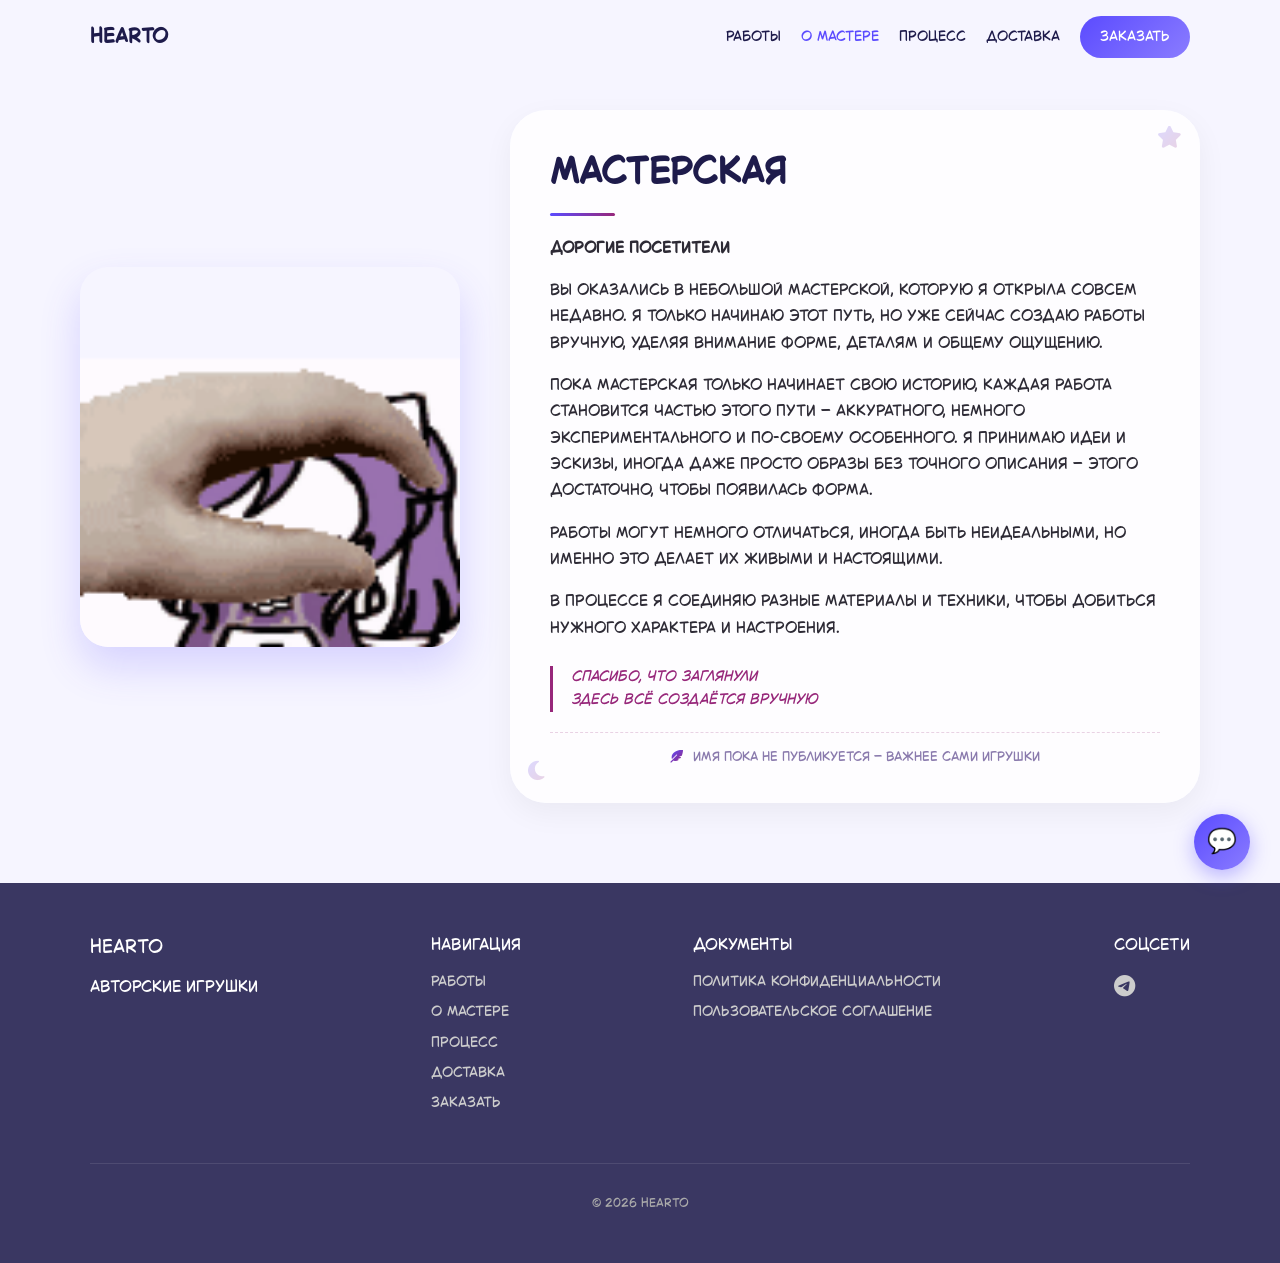
==== about.html @ a7b867e7 "55" ====
<!DOCTYPE html>
<html lang="ru">
<head>
<meta charset="UTF-8">
<meta name="viewport" content="width=device-width, initial-scale=1.0">
<title>О мастере — HEARTO</title>

<link rel="stylesheet" href="style.css">
<link rel="stylesheet" href="https://cdnjs.cloudflare.com/ajax/libs/font-awesome/6.4.0/css/all.min.css">

<style>
/* перья */
.feather {
    position: fixed;
    top: -60px;
    font-size: 20px;
    opacity: 0.3;
    pointer-events: none;
    z-index: 0;
}

.feather img {
    width: 60px;
    height: auto;
    opacity: 0.5;
}

.f1 { left: 8%; animation: fall1 12s linear infinite; }
.f2 { left: 75%; animation: fall2 14s linear infinite; }

@keyframes fall1 {
    0% { transform: translate(0,0) rotate(0); }
    100% { transform: translate(120px,110vh) rotate(260deg); }
}
@keyframes fall2 {
    0% { transform: translate(0,0) rotate(0); }
    100% { transform: translate(-100px,110vh) rotate(320deg); }
}

/* блок */
.about-master {
    padding: 110px 0 80px;
    overflow-x: hidden;
}

.about-container {
    max-width: 1200px;
    margin: auto;
    padding: 0 40px;
    display: flex;
    gap: 50px;
    align-items: center;
    flex-wrap: wrap;
    justify-content: center;
}

/* ГИФКА — УМЕРЕННЫЙ РАЗМЕР, не больше текстового блока */
.about-gif {
    flex: 0.9;
    min-width: 300px;
    max-width: 380px;
    text-align: center;
}

.about-gif img {
    width: 100%;
    max-width: 100%;
    height: auto;
    border-radius: 28px;
    box-shadow: 0 20px 40px rgba(91,75,255,0.2);
    display: block;
    margin: 0 auto;
    transition: transform 0.3s ease;
}

.about-gif img:hover {
    transform: scale(1.02);
}

/* ТЕКСТ — чуть шире гифки */
.about-text {
    flex: 1.1;
    background: rgba(255,255,255,0.82);
    backdrop-filter: blur(4px);
    border-radius: 36px;
    padding: 35px 40px;
    box-shadow: 0 10px 30px rgba(0,0,0,0.05);
    position: relative;
}

/* декор в углах */
.decor {
    position: absolute;
    font-size: 22px;
    opacity: 0.2;
    pointer-events: none;
}

.decor i {
    background: linear-gradient(135deg,#5B4BFF,#97277A);
    -webkit-background-clip: text;
    background-clip: text;
    color: transparent;
}

.d1 { top: 12px; right: 18px; }
.d2 { bottom: 12px; left: 18px; }

/* заголовок */
.about-text h1 {
    font-size: 36px;
    margin-bottom: 20px;
    color: #1E1B4B;
}

.about-text h1::after {
    content:"";
    display:block;
    width: 65px;
    height: 3px;
    margin-top: 10px;
    background: linear-gradient(90deg,#5B4BFF,#97277A);
    border-radius: 2px;
}

/* текст */
.about-text p {
    font-size: 15.5px;
    line-height: 1.7;
    margin-bottom: 16px;
    color: #2d2a35;
}

/* подпись */
.signature {
    margin-top: 24px;
    font-style: italic;
    color: #97277A;
    border-left: 3px solid #97277A;
    padding-left: 18px;
    font-size: 14.5px;
}

/* заметка */
.small-note {
    margin-top: 20px;
    font-size: 13px;
    color: #8a7aad;
    text-align: center;
    border-top: 1px dashed rgba(151,39,122,0.2);
    padding-top: 14px;
}

.small-note i {
    background: linear-gradient(135deg,#5B4BFF,#97277A);
    -webkit-background-clip: text;
    background-clip: text;
    color: transparent;
    margin-right: 6px;
}

/* адаптив */
@media (max-width: 850px) {
    .about-container {
        flex-direction: column;
        gap: 35px;
        padding: 0 25px;
    }
    
    .about-gif {
        max-width: 320px;
        min-width: auto;
    }
    
    .about-text {
        padding: 28px 25px;
        width: 100%;
    }
    
    .about-text h1 {
        text-align: center;
        font-size: 30px;
    }
    
    .about-text h1::after {
        margin-left: auto;
        margin-right: auto;
    }
    
    .about-text p {
        text-align: center;
    }
    
    .signature {
        border-left: none;
        border-top: 2px solid #97277A;
        padding-top: 14px;
        text-align: center;
    }
}

@media (max-width: 550px) {
    .about-container {
        padding: 0 18px;
    }
    
    .about-text {
        padding: 22px 18px;
    }
    
    .about-text h1 {
        font-size: 26px;
    }
    
    .about-text p {
        font-size: 14px;
        line-height: 1.65;
    }
    
    .about-gif {
        max-width: 260px;
    }
}
</style>
</head>

<body>

<!-- перья -->
<div class="feather f1">
    <img src="images/pngwing.com.png" alt="">
</div>

<div class="feather f2">
    <img src="images/pngwing.com.png" alt="">
</div>

<!-- ХЕДЕР -->
<header id="header">
    <div class="container header-inner">
        <div class="logo" onclick="location.href='index.html'">HEARTO</div>
        <button class="burger" id="burgerBtn">☰</button>
        <nav>
            <a href="index.html#portfolio">Работы</a>
            <a href="about.html" style="color:#5B4BFF;">О мастере</a>
            <a href="index.html#process">Процесс</a>
            <a href="delivery.html">Доставка</a>
            <a href="order.html" class="btn">Заказать</a>
        </nav>
    </div>
</header>
<div class="menu-overlay" id="menuOverlay"></div>

<!-- ОСНОВА -->
<section class="about-master">
<div class="about-container">

    <!-- ГИФКА — УМЕРЕННЫЙ РАЗМЕР -->
    <div class="about-gif">
        <img src="images/master.gif" alt="Процесс создания">
    </div>

    <!-- ТЕКСТ -->
    <div class="about-text">

        <div class="decor d1"><i class="fas fa-star"></i></div>
        <div class="decor d2"><i class="fas fa-moon"></i></div>

        <h1>Мастерская </h1>

        <p><strong>Дорогие посетители</strong></p>

        <p>
        Вы оказались в небольшой мастерской, которую я открыла совсем недавно.  
        Я только начинаю этот путь, но уже сейчас создаю работы вручную, уделяя внимание форме, деталям и общему ощущению.
        </p>

        <p>
        Пока мастерская только начинает свою историю, каждая работа становится частью этого пути — аккуратного, немного экспериментального и по-своему особенного.
        Я принимаю идеи и эскизы, иногда даже просто образы без точного описания — этого достаточно, чтобы появилась форма.
        </p>

        <p>
        Работы могут немного отличаться, иногда быть неидеальными, но именно это делает их живыми и настоящими.
        </p>

        <p>
        В процессе я соединяю разные материалы и техники, чтобы добиться нужного характера и настроения.
        </p>

        <div class="signature">
             Спасибо, что заглянули<br>
            Здесь всё создаётся вручную
        </div>

        <div class="small-note">
            <i class="fas fa-feather-alt"></i> Имя пока не публикуется — важнее сами игрушки
        </div>

    </div>

</div>
</section>

<!-- ФУТЕР -->
<footer>
    <div class="container">
        <div class="footer-grid">
            <div>
                <h3>HEARTO</h3>
                <p>Авторские игрушки</p>
            </div>
            <div>
                <h4>Навигация</h4>
                <a href="index.html#portfolio">Работы</a>
                <a href="about.html">О мастере</a>
                <a href="index.html#process">Процесс</a>
                <a href="delivery.html">Доставка</a>
                <a href="order.html">Заказать</a>
            </div>
            <div>
                <h4>Документы</h4>
                <a href="privacy.html">Политика конфиденциальности</a>
                <a href="terms.html">Пользовательское соглашение</a>
            </div>
            <div>
                <h4>Соцсети</h4>
                <div class="social-icons">
                    <a href="#"><i class="fab fa-telegram"></i></a>
                </div>
            </div>
        </div>
        <div class="copyright">
            <p>© 2026 HEARTO</p>
        </div>
    </div>
</footer>

<!-- ПОМОЩНИК -->
<div id="assistantOpen" class="assistant-open">💬</div>
<div id="assistant" class="assistant">
<div id="questions" class="assistant-questions"></div>
<div id="message" class="assistant-text"></div>
<div class="assistant-character">
<img id="characterImg" src="images/talk.jfif" alt="Помощник">
</div>
<button id="assistantClose" class="assistant-close">⭐</button>
</div>

<audio id="typingSound" src="sounds/typing.wav" preload="auto"></audio>
<script src="script.js"></script>

</body>
</html>
---- style.css ----
/* ===== БАЗА ===== */
* {
    margin: 0;
    padding: 0;
    box-sizing: border-box;
}

@font-face {
    font-family: 'MyFont';
    src: url('fonts/BubbleSans-Regular.otf') format('woff2');
    font-weight: normal;
    font-style: normal;
}

body {
    font-family: 'MyFont', sans-serif;
    background: #F6F5FF;
    color: #1E1B4B;
    line-height: 1.6;
}

/* ===== КОНТЕЙНЕР ===== */
.container {
    width: 90%;
    max-width: 1100px;
    margin: auto;
}

/* ===== ХЕДЕР ===== */
header {
    position: fixed;
    width: 100%;
    top: 0;
    padding: 16px 0;
    z-index: 1000;
    transition: 0.3s;
}

header.scrolled {
    background: rgba(246, 245, 255, 0.7);
    backdrop-filter: blur(12px);
}

.header-inner {
    display: flex;
    justify-content: space-between;
    align-items: center;
}

.logo {
    font-weight: 600;
    font-size: 20px;
    cursor: pointer;
}

nav {
    display: flex;
    align-items: center;
    gap: 20px;
}

nav a {
    text-decoration: none;
    color: #1E1B4B;
    font-size: 14px;
    position: relative;
}

nav a:not(.btn)::after {
    content: "";
    position: absolute;
    bottom: -4px;
    left: 0;
    width: 0%;
    height: 2px;
    background: #5B4BFF;
    transition: 0.3s;
}

nav a:not(.btn):hover::after {
    width: 100%;
}

/* ===== HERO ===== */
.hero {
    min-height: 85vh;
    display: flex;
    align-items: center;
    justify-content: center;
    padding: 100px 40px 60px;
    background: #faf7ff;
}

.hero-inner {
    width: 100%;
    max-width: 1600px;
    min-height: 700px;
    border-radius: 30px;
    overflow: hidden;
    position: relative;
    background: url('images/hero.gif') center/cover no-repeat;
}

.hero-inner::before {
    content: "";
    position: absolute;
    inset: 0;
    background: rgba(20, 10, 30, 0.35);
}

.hero-text {
    position: relative;
    z-index: 2;
    padding: 80px 60px;
}

.hero h1 {
    font-size: 42px;
    line-height: 1.2;
    font-weight: 400;
    margin-bottom: 20px;
    color: white;
    text-shadow: 0 8px 30px rgba(0,0,0,0.6);
}

.hero-sub {
    color: rgba(255,255,255,0.85);
    font-size: 16px;
    margin: 16px 0;
    line-height: 1.5;
}

/* ===== КНОПКИ ===== */
.btn {
    background: linear-gradient(135deg, #5B4BFF, #8A7CFF);
    color: white;
    padding: 10px 20px;
    border-radius: 30px;
    text-decoration: none;
    font-size: 14px;
    transition: 0.3s;
}

.btn:hover {
    transform: translateY(-2px);
    box-shadow: 0 8px 20px rgba(91, 75, 255, 0.3);
}

.btn:active {
    transform: scale(0.96);
}

/* ===== СЕКЦИИ ===== */
section {
    padding: 100px 0;
}

h2 {
    font-size: 30px;
    margin-bottom: 30px;
}

h2::after {
    content: "";
    display: block;
    width: 40px;
    height: 3px;
    background: #5B4BFF;
    margin-top: 8px;
}

#process {
    padding: 100px 20px;
    background: #f7f4fb;
    text-align: center;
}

/* УБИРАЕМ ВСЕ ЛИНИИ ПОД ЗАГОЛОВКОМ */
#process h2 {
    font-size: 34px;
    margin-bottom: 80px;
    color: #6b4ca5;
    letter-spacing: 4px;
    position: relative;
}

#process h2::after {
    display: none !important;
}

/* контейнер */
.steps {
    position: relative;
    display: flex;
    justify-content: space-between;
    gap: 20px;
}

/* НИТКА */
.thread {
    position: absolute;
    top: 20px; /* БЫЛО 60px → поднимаем выше */
    left: 0;
    width: 100%;
    height: 200px;
    z-index: 1;
}

.thread path {
    fill: none;
    stroke: #a18cd1;
    stroke-width: 3;
    stroke-dasharray: 8 6;
}

/* карточки */
.step {
    width: 23%;
    background: #fff;
    padding: 30px 20px;
    border-radius: 18px;
    position: relative;
    z-index: 2;

    border: 1px solid rgba(91,75,255,0.08);
    box-shadow: 0 10px 25px rgba(0,0,0,0.06);

    transition: all 0.3s ease;
}

/* поворот карточек*/
.step:nth-child(2) { transform: rotate(-2deg); }
.step:nth-child(3) { transform: rotate(2deg); }
.step:nth-child(4) { transform: rotate(-1deg); }
.step:nth-child(5) { transform: rotate(1deg); }

.step::before {
    content: "";
    position: absolute;
    top: -20px;
    left: 50%;
    transform: translateX(-50%);
    
    width: 12px;
    height: 12px;
    border-radius: 50%;
    
    background: #97277A;
    box-shadow: 0 0 0 4px rgba(151,39,122,0.2);
}

.step:hover {
    transform: scale(1.05) rotate(0deg);
}

/* иконки */
.icon {
    font-size: 34px;
    margin-bottom: 10px;
}

/* номер */
.number {
    position: absolute;
    top: 10px;
    right: 10px;
    font-size: 12px;
    background: #eee;
    padding: 4px 8px;
    border-radius: 6px;
}

/* текст */
.step h3 {
    margin-bottom: 8px;
}

.step p {
    font-size: 14px;
    color: #666;
}

/* ===== ПОРТФОЛИО ===== */
/* ===== КНОПКА ВНИЗУ ПОРТФОЛИО ===== */
.portfolio-footer {
    text-align: center;
    margin-top: 50px;
}

.btn-toggle {
    background: linear-gradient(135deg, #5B4BFF, #8A7CFF);
    color: white;
    border: none;
    padding: 12px 32px;
    border-radius: 40px;
    cursor: pointer;
    font-family: inherit;
    font-size: 15px;
    transition: all 0.3s ease;
    box-shadow: 0 4px 15px rgba(91, 75, 255, 0.3);
}

.btn-toggle:hover {
    transform: translateY(-2px);
    box-shadow: 0 8px 25px rgba(91, 75, 255, 0.4);
}

.btn-toggle:active {
    transform: scale(0.96);
}

/* ===== КАРТОЧКИ ===== */
.grid {
    display: grid;
    grid-template-columns: repeat(3, 1fr);
    gap: 24px;
}

.card {
    background: white;
    border-radius: 20px;
    overflow: hidden;
    box-shadow: 0 10px 30px rgba(30,27,75,0.1);
    transition: all 0.3s ease;
    cursor: pointer;
}

.card:hover {
    transform: translateY(-10px);
    box-shadow: 0 20px 50px rgba(30,27,75,0.25);
}

.card img {
    width: 100%;
    height: 240px;
    object-fit: cover;
    transition: transform 0.5s ease;
}

.card:hover img {
    transform: scale(1.08);
}

.card-info {
    padding: 18px;
}

.card-info h4 {
    font-size: 18px;
    margin-bottom: 6px;
    color: #1E1B4B;
}

.card-info p {
    font-size: 13px;
    color: #6b5f7a;
}

/* ===== КНОПКА СКРЫТЬ/ПОКАЗАТЬ ===== */
.toggle-works-btn {
    text-align: center;
    margin-bottom: 30px;
}

.btn-toggle {
    background: linear-gradient(135deg, #5B4BFF, #8A7CFF);
    color: white;
    border: none;
    padding: 10px 28px;
    border-radius: 40px;
    cursor: pointer;
    font-family: inherit;
    font-size: 14px;
    transition: all 0.3s ease;
    box-shadow: 0 4px 12px rgba(91,75,255,0.2);
}

.btn-toggle:hover {
    transform: translateY(-2px);
    box-shadow: 0 8px 20px rgba(91,75,255,0.3);
}

.btn-toggle:active {
    transform: scale(0.96);
}

/* Скрытие работ */
.grid.hidden-works .card {
    display: none;
}
/* ===== МОДАЛЬНОЕ ОКНО ===== */
.modal-overlay {
    position: fixed;
    top: 0;
    left: 0;
    width: 100%;
    height: 100%;
    background: rgba(30, 27, 75, 0.9);
    backdrop-filter: blur(6px);
    display: flex;
    justify-content: center;
    align-items: center;
    z-index: 3000;
    padding: 20px;
    opacity: 0;
    visibility: hidden;
    pointer-events: none;
    transition: opacity 0.3s ease, visibility 0.3s ease;
}

.modal-overlay.is-active {
    opacity: 1;
    visibility: visible;
    pointer-events: auto;
}

.modal-box {
    background: white;
    border-radius: 20px;
    max-width: 700px;
    width: 100%;
    overflow: hidden;
    position: relative;
    box-shadow: 0 20px 60px rgba(0,0,0,0.4);
    transform: scale(0.9) translateY(20px);
    transition: transform 0.3s cubic-bezier(0.34, 1.56, 0.64, 1);
}

.modal-overlay.is-active .modal-box {
    transform: scale(1) translateY(0);
}

.modal-close {
    position: absolute;
    top: 12px;
    right: 12px;
    background: rgba(0,0,0,0.6);
    color: white;
    border: none;
    width: 36px;
    height: 36px;
    border-radius: 50%;
    font-size: 24px;
    cursor: pointer;
    z-index: 10;
    transition: 0.2s;
}

.modal-close:hover {
    background: rgba(0,0,0,0.8);
    transform: rotate(90deg);
}

.modal-img {
    width: 100%;
    max-height: 60vh;
    object-fit: contain;
    display: block;
}

.modal-info {
    padding: 20px;
}

.modal-info h3 {
    margin: 0 0 8px;
    font-size: 20px;
}

.modal-info p {
    margin: 0;
    color: #6b5f7a;
}

/* ===== PROCESS ===== */
.steps {
    display: flex;
    gap: 24px;
    flex-wrap: wrap;
    margin-top: 40px;
}

.step {
    flex: 1;
    min-width: 180px;
    background: white;
    padding: 30px 20px;
    border-radius: 24px;
    text-align: center;
    box-shadow: 0 8px 20px rgba(0, 0, 0, 0.04);
    transition: 0.2s;
}

.step:hover {
    transform: translateY(-4px);
    box-shadow: 0 12px 28px rgba(151, 39, 122, 0.1);
}

.icon {
    font-size: 32px;
    margin-bottom: 16px;
    color: #97277A;
}

.step h3 {
    font-size: 18px;
    margin-bottom: 8px;
}

.step p {
    font-size: 14px;
    color: #6b5f7a;
}

/* ===== АНИМАЦИЯ ПОЯВЛЕНИЯ ===== */
.fade {
    opacity: 0;
    transform: translateY(40px);
    transition: 0.6s;
}

.fade.show {
    opacity: 1;
    transform: translateY(0);
}

/* ===== ПОМОЩНИК ===== */
.assistant-open {
    position: fixed;
    bottom: 30px;
    right: 30px;
    background: linear-gradient(135deg, #5B4BFF, #8A7CFF);
    color: white;
    width: 56px;
    height: 56px;
    border-radius: 50%;
    cursor: pointer;
    z-index: 2000;
    display: flex;
    align-items: center;
    justify-content: center;
    font-size: 24px;
    box-shadow: 0 6px 20px rgba(91, 75, 255, 0.4);
    transition: all 0.3s cubic-bezier(0.4, 0, 0.2, 1);
    animation: pulse 2s infinite;
}

.assistant-open:hover {
    transform: scale(1.1) rotate(8deg);
    box-shadow: 0 8px 25px rgba(91, 75, 255, 0.6);
}

.assistant-open.is-hidden {
    opacity: 0;
    transform: scale(0.6);
    pointer-events: none;
}

@keyframes pulse {
    0%, 100% { box-shadow: 0 0 0 0 rgba(91, 75, 255, 0.4); }
    50% { box-shadow: 0 0 0 10px rgba(91, 75, 255, 0); }
}

.assistant {
    position: fixed;
    bottom: 0;
    right: -320px;
    display: flex;
    flex-direction: column;
    align-items: center;
    width: 280px;
    z-index: 2001;
    transition: right 0.5s cubic-bezier(0.34, 1.56, 0.64, 1);
    pointer-events: none;
    padding-bottom: 20px;
}

.assistant.is-open {
    right: 30px;
    pointer-events: auto;
}

.assistant-character img {
    width: 160px;
    height: auto;
    display: block;
    transition: 0.3s;
    filter: drop-shadow(0 10px 20px rgba(0,0,0,0.15));
}

.talking {
    animation: bounce 0.25s infinite alternate;
}

@keyframes bounce {
    from { transform: translateY(0); }
    to { transform: translateY(-5px); }
}

.assistant-questions {
    display: none;
    flex-direction: column;
    gap: 10px;
    width: 100%;
    margin-bottom: 10px;
}

.question-bubble {
    background: white;
    padding: 12px 16px;
    border-radius: 18px;
    border-bottom-left-radius: 6px;
    box-shadow: 0 4px 12px rgba(0,0,0,0.1);
    font-size: 14px;
    cursor: pointer;
    transition: all 0.2s ease;
    text-align: center;
    width: fit-content;
    max-width: 90%;
    align-self: flex-start;
    color: #1E1B4B;
    position: relative;
    border: 1px solid rgba(91, 75, 255, 0.1);
    animation: fadeInUp 0.3s ease forwards;
    opacity: 0;
}

.question-bubble:hover {
    background: #5B4BFF;
    color: white;
    transform: translateX(4px) scale(1.02);
    box-shadow: 0 6px 16px rgba(91, 75, 255, 0.25);
}

.question-bubble::after {
    content: "";
    position: absolute;
    bottom: -6px;
    left: 12px;
    width: 0;
    height: 0;
    border-left: 7px solid transparent;
    border-right: 7px solid transparent;
    border-top: 7px solid white;
    transition: 0.2s;
}

.question-bubble:hover::after {
    border-top-color: #5B4BFF;
}

@keyframes fadeInUp {
    from { opacity: 0; transform: translateY(10px); }
    to { opacity: 1; transform: translateY(0); }
}

.assistant-text {
    background: white;
    padding: 14px 18px;
    border-radius: 18px;
    border-bottom-left-radius: 6px;
    margin-bottom: 10px;
    box-shadow: 0 4px 12px rgba(0,0,0,0.12);
    font-size: 14px;
    line-height: 1.5;
    display: none;
    width: 100%;
    text-align: left;
    color: #1E1B4B;
    border: 1px solid rgba(91, 75, 255, 0.1);
    position: relative;
    white-space: pre-wrap; 
    word-break: break-word;
}

.assistant-text.active {
    display: block;
    animation: slideIn 0.3s ease forwards;
}

.assistant-text::after {
    content: "";
    position: absolute;
    bottom: -6px;
    left: 16px;
    width: 0;
    height: 0;
    border-left: 7px solid transparent;
    border-right: 7px solid transparent;
    border-top: 7px solid white;
}

@keyframes slideIn {
    from { opacity: 0; transform: translateY(10px); }
    to { opacity: 1; transform: translateY(0); }
}

.assistant-close {
    background: none;
    border: none;
    font-size: 28px;
    cursor: pointer;
    position: absolute;
    bottom: 25px;
    right: 10px;
    transition: all 0.2s ease;
    z-index: 2002;
    filter: drop-shadow(0 2px 4px rgba(0,0,0,0.2));
}

.assistant-close:hover {
    transform: scale(1.2) rotate(15deg);
    filter: drop-shadow(0 4px 8px rgba(0,0,0,0.3));
}

/* ===== FOOTER ===== */
footer {
    background: #1e1b4bde;
    color: white;
    padding: 50px 0;
}

.footer-grid {
    display: flex;
    justify-content: space-between;
    flex-wrap: wrap;
    gap: 40px;
    padding-bottom: 40px;
    border-bottom: 1px solid rgba(255, 255, 255, 0.1);
    margin-bottom: 30px;
}

.footer-grid h3, .footer-grid h4 {
    margin-bottom: 12px;
    font-weight: 500;
}

.footer-grid a {
    display: block;
    color: #ccc;
    text-decoration: none;
    margin-bottom: 8px;
    font-size: 14px;
    transition: 0.2s;
}

.footer-grid a:hover {
    color: #C93367;
}

.social-icons {
    display: flex;
    gap: 16px;
}

.social-icons a {
    font-size: 22px;
    margin-bottom: 0;
}

.copyright {
    text-align: center;
    font-size: 12px;
    color: #aaa;
}

/* ===== БУРГЕР ===== */
.burger {
    display: none;
    background: none;
    border: none;
    font-size: 28px;
    cursor: pointer;
    z-index: 1002;
}

.menu-overlay {
    position: fixed;
    top: 0;
    left: 0;
    width: 100%;
    height: 100%;
    background: rgba(0,0,0,0.4);
    opacity: 0;
    visibility: hidden;
    transition: 0.3s;
    z-index: 999;
}

.menu-overlay.is-active {
    opacity: 1;
    visibility: visible;
}

/* ===== АВТОРСКИЙ МЕРЧ ===== */
#merch {
  position: relative;
  padding: 100px 0;
  background: #F6F5FF; /* ОДИНАКОВЫЙ фон как у всего сайта */
  overflow: hidden;
  min-height: 600px;
}

/* РАЗМЫТЫЕ ПЯТНА НА ФОНЕ (еле заметные) */
.merch-blob {
  position: absolute;
  border-radius: 50%;
  filter: blur(100px);
  z-index: 0;
  opacity: 0.25; /* Очень прозрачные */
  pointer-events: none;
}

.blob-purple {
  width: 600px;
  height: 600px;
  background: radial-gradient(circle, rgba(138, 124, 255, 0.3), transparent 70%);
  top: -150px;
  right: -100px;
}

.blob-pink {
  width: 400px;
  height: 400px;
  background: radial-gradient(circle, rgba(201, 51, 103, 0.2), transparent 70%);
  bottom: -100px;
  left: -50px;
}

.blob-lavender {
  width: 350px;
  height: 350px;
  background: radial-gradient(circle, rgba(91, 75, 255, 0.2), transparent 70%);
  top: 50%;
  left: 30%;
  transform: translateY(-50%);
}

/* МЕРЦАЮЩИЕ ЗВЕЗДЫ */
.merch-star {
  position: absolute;
  background: white;
  border-radius: 50%;
  box-shadow: 0 0 10px rgba(255, 255, 255, 0.8);
  z-index: 1;
  animation: twinkle 3s infinite alternate ease-in-out;
  pointer-events: none;
}

@keyframes twinkle {
  0% { opacity: 0.2; transform: scale(0.8); }
  100% { opacity: 0.9; transform: scale(1.2); }
}

.star-1 { top: 20%; left: 12%; width: 6px; height: 6px; animation-delay: 0s; }
.star-2 { top: 65%; right: 18%; width: 4px; height: 4px; animation-delay: 1.2s; }
.star-3 { bottom: 25%; left: 8%; width: 8px; height: 8px; animation-delay: 0.6s; }
.star-4 { top: 45%; right: 8%; width: 5px; height: 5px; animation-delay: 1.8s; }
.star-5 { top: 15%; left: 35%; width: 4px; height: 4px; animation-delay: 2.4s; }
.star-6 { bottom: 40%; right: 25%; width: 6px; height: 6px; animation-delay: 0.9s; }

/* ПАРАЛЛАКС ЭЛЕМЕНТЫ */
.parallax-item {
  position: absolute;
  z-index: 2;
  will-change: transform;
  pointer-events: none;
}

/* Обертка для фигуры */
.shape {
  position: relative;
}

/* ===========================
ПЕРЫШКИ 2
=========================== */

/* Пёрышко 1 — слева сверху */
.parallax-feather-1 { 
  top: 12%; 
  left: 6%; 
}
.feather-shape-1 {
  width: 90px; 
  height: 90px;
  /* === ВСТАВЬ СВОЮ КАРТИНКУ СЮДА === */
  /* background: url('images/feather-1.png') center/contain no-repeat; */
  
  /* ВРЕМЕННО (удали когда вставишь картинку): */
  background: linear-gradient(135deg, rgba(138, 124, 255, 0.5), rgba(91, 75, 255, 0.2));
  border-radius: 50% 0 50% 50%;
  transform: rotate(-25deg);
  animation: floatFeather1 7s ease-in-out infinite alternate;
  box-shadow: 0 8px 25px rgba(138, 124, 255, 0.2);
}

@keyframes floatFeather1 {
  from { transform: rotate(-25deg) translateY(0); }
  to { transform: rotate(-20deg) translateY(-12px); }
}


/* Пёрышко 2 — слева снизу */
.parallax-feather-2 { 
  bottom: 15%; 
  left: 4%; 
}
.feather-shape-2 {
  width: 60px; 
  height: 60px;
  /* === ВСТАВЬ СВОЮ КАРТИНКУ СЮДА === */
  /* background: url('images/feather-3.png') center/contain no-repeat; */
  
  /* ВРЕМЕННО: */
  background: linear-gradient(135deg, rgba(91, 75, 255, 0.35), rgba(138, 124, 255, 0.15));
  border-radius: 50% 50% 0 50%;
  transform: rotate(-15deg);
  animation: floatFeather3 8s ease-in-out infinite alternate;
  opacity: 0.6;
}

@keyframes floatFeather3 {
  from { transform: rotate(-15deg) translateY(0); }
  to { transform: rotate(-10deg) translateY(-8px); }
}

/* ===========================
ПЛАНЕТА (справа сверху, но не слишком высоко)
=========================== */
.parallax-planet { 
  top: 18%; 
  right: 6%; 
  width: 220px; 
  height: 220px; 
}

.planet-shape {
  width: 100%; 
  height: 100%;
  position: relative;
  animation: floatPlanet 9s ease-in-out infinite alternate;
}

/* Тело планеты */
.planet-body {
  position: absolute;
  top: 50%; 
  left: 50%;
  width: 130px; 
  height: 130px;
  transform: translate(-50%, -50%);
  /* === ВСТАВЬ СВОЮ КАРТИНКУ ПЛАНЕТЫ === */
  /* background: url('images/planet.png') center/contain no-repeat; */
  
  /* ВРЕМЕННО (CSS планета): */
  background: radial-gradient(circle at 35% 35%, #E9E3FF, #C4B5FD 50%, #8A7CFF);
  border-radius: 50%;
  box-shadow: 
    inset -12px -10px 25px rgba(91, 75, 255, 0.3), 
    0 0 50px rgba(138, 124, 255, 0.35);
  z-index: 2;
}

/* Кольцо планеты (ВРАЩАЕТСЯ) */
.planet-ring {
  position: absolute;
  top: 50%; 
  left: 50%;
  width: 240px; 
  height: 240px;
  margin-left: -120px; 
  margin-top: -120px;
  border: 7px solid rgba(255, 255, 255, 0.45);
  border-radius: 50%;
  transform: rotateX(75deg);
  z-index: 1;
  animation: spinRing 30s linear infinite;
  box-shadow: 0 0 30px rgba(255, 255, 255, 0.25);
}

@keyframes spinRing {
  from { transform: rotateX(75deg) rotate(0deg); }
  to { transform: rotateX(75deg) rotate(360deg); }
}

@keyframes floatPlanet {
  from { transform: translateY(0); }
  to { transform: translateY(-15px); }
}

/* Маленькая луна/спутник */
.parallax-moon { 
  top: 28%; 
  right: 18%; 
}
.moon-shape {
  width: 35px; 
  height: 35px;
  background: radial-gradient(circle at 30% 30%, #FFF9C4, #FBC02D);
  border-radius: 50%;
  box-shadow: 0 0 25px rgba(251, 192, 45, 0.6);
  animation: floatMoon 7s ease-in-out infinite alternate-reverse;
}

@keyframes floatMoon {
  from { transform: translateY(0); }
  to { transform: translateY(-12px); }
}

/* ===========================
ДОПОЛНИТЕЛЬНЫЕ ДЕКОРАЦИИ
=========================== */

/* Кружочки-планетки */
.parallax-dot-1 { 
  top: 55%; 
  left: 10%; 
  width: 12px; 
  height: 12px; 
  background: #C4B5FD; 
  border-radius: 50%; 
  opacity: 0.6;
  box-shadow: 0 0 15px rgba(196, 181, 253, 0.5);
}

.parallax-dot-2 { 
  top: 35%; 
  right: 15%; 
  width: 8px; 
  height: 8px; 
  background: #C93367; 
  border-radius: 50%; 
  opacity: 0.5;
  box-shadow: 0 0 12px rgba(201, 51, 103, 0.4);
}

.parallax-dot-3 { 
  bottom: 30%; 
  left: 12%; 
  width: 10px; 
  height: 10px; 
  background: #8A7CFF; 
  border-radius: 50%; 
  opacity: 0.5;
  box-shadow: 0 0 15px rgba(138, 124, 255, 0.4);
}

.parallax-dot-4 { 
  top: 70%; 
  right: 22%; 
  width: 6px; 
  height: 6px; 
  background: #A78BFA; 
  border-radius: 50%; 
  opacity: 0.4;
}

/* Искорки */
.sparkle {
  position: absolute;
  width: 4px;
  height: 4px;
  background: white;
  border-radius: 50%;
  box-shadow: 0 0 10px white;
  animation: sparkle 2s infinite;
}

.sparkle-1 { top: 25%; left: 20%; animation-delay: 0s; }
.sparkle-2 { top: 50%; right: 12%; animation-delay: 0.5s; }
.sparkle-3 { bottom: 35%; left: 18%; animation-delay: 1s; }

@keyframes sparkle {
  0%, 100% { opacity: 0; transform: scale(0); }
  50% { opacity: 1; transform: scale(1); }
}

/* ===========================
ТЕКСТ (СЛЕВА, по центру вертикали)
=========================== */
#merch .container {
  position: relative;
  z-index: 3;
  max-width: 1200px;
  margin: auto;
  padding: 0 50px;
}

.merch-content {
  max-width: 600px;
  float: left;
  padding-right: 80px;
  padding-top: 40px; /* Сдвигаем текст чуть вниз для баланса */
}

.merch-content h2 {
  font-size: 38px;
  margin-bottom: 24px;
  color: #1E1B4B;
  position: relative;
  line-height: 1.2;
}

.merch-content h2::after {
  content: "";
  display: block;
  width: 70px;
  height: 3px;
  background: linear-gradient(90deg, #5B4BFF, #C93367);
  margin-top: 14px;
  border-radius: 2px;
}

.merch-content p {
  font-size: 16px;
  line-height: 1.85;
  color: #3d3850;
}

/* Очистка float */
#merch .container::after {
  content: "";
  display: table;
  clear: both;
}

/* ===== АДАПТИВ ===== */
@media (max-width: 768px) {
    .hero {
        padding: 80px 16px 40px;
    }
    .hero-inner {
        min-height: 420px;
    }
    .hero-text {
        padding: 60px 20px;
        text-align: center;
    }
    .hero h1 {
        font-size: 26px;
    }
    .grid {
        grid-template-columns: 1fr;
    }
    .burger {
        display: block;
    }
      nav {
        position: fixed;
        top: 0;
        right: 0;
        width: 75%;
        max-width: 280px;
        height: 100vh;
        background: rgba(255, 255, 255, 0.95);
        backdrop-filter: blur(12px);
        box-shadow: -5px 0 25px rgba(30, 27, 75, 0.1);
        z-index: 1001;
        transform: translateX(100%);
        transition: transform 0.4s cubic-bezier(0.4, 0, 0.2, 1);
        display: flex;
        flex-direction: column;
        justify-content: center;
        align-items: center;
        gap: 28px;
        padding: 40px 20px;
        border-left: 1px solid rgba(91, 75, 255, 0.08);
    }
    
    nav.is-open {
        transform: translateX(0);
    }
    
    nav a {
        font-size: 18px;
        font-weight: 500;
        color: #1E1B4B;
        text-decoration: none;
        transition: 0.2s;
        position: relative;
    }
    
    nav a:hover {
        color: #5B4BFF;
    }
    
    /* Убираем подчеркивания в мобилке */
    nav a::after { display: none !important; }
    
    nav .btn {
        margin-top: 12px;
        padding: 14px 32px;
        font-size: 16px;
    }

    .footer-grid {
        flex-direction: column;
        align-items: center;
        text-align: center;
        gap: 30px; /* Space between columns */
        padding-bottom: 20px;
    }

    .footer-grid h4 {
        margin-bottom: 15px;
        font-size: 16px;
        color: #fff; /* Ensure title is visible */
    }

    .footer-grid a {
        margin-bottom: 10px;
        font-size: 14px;
    }
    
 #merch {
    padding: 60px 0;
    min-height: auto;
  }
  
  /* На мобильном скрываем некоторые декорации чтобы не было тесно */
  .parallax-feather-2 { display: none; }
  .blob-lavender { display: none; }
  
  .merch-content {
    float: none;
    max-width: 100%;
    padding-right: 0;
    padding-top: 0;
    text-align: center;
  }
  
  .merch-content h2 {
    font-size: 30px;
  }
  
  .merch-content h2::after {
    margin: 14px auto 0;
  }
  
  .merch-content p {
    font-size: 15px;
    line-height: 1.7;
  }
  
  /* Планета меньше и чуть ниже */
  .parallax-planet {
    top: 8%;
    right: 5%;
    width: 140px;
    height: 140px;
  }
  
  .planet-body {
    width: 85px;
    height: 85px;
  }
  
  .planet-ring {
    width: 155px;
    height: 155px;
    margin-left: -77px;
    margin-top: -77px;
    border-width: 5px;
  }
  
  /* Перышки меньше */
  .feather-shape-1,
  .feather-shape-2 {
    width: 55px;
    height: 55px;
  }
  
  .parallax-moon {
    width: 25px;
    height: 25px;
  }
  
  /* Точки меньше */
  .parallax-dot-1,
  .parallax-dot-2,
  .parallax-dot-3 {
    width: 7px;
    height: 7px;
  }
  
  #merch .container {
    padding: 0 20px;
  }

}
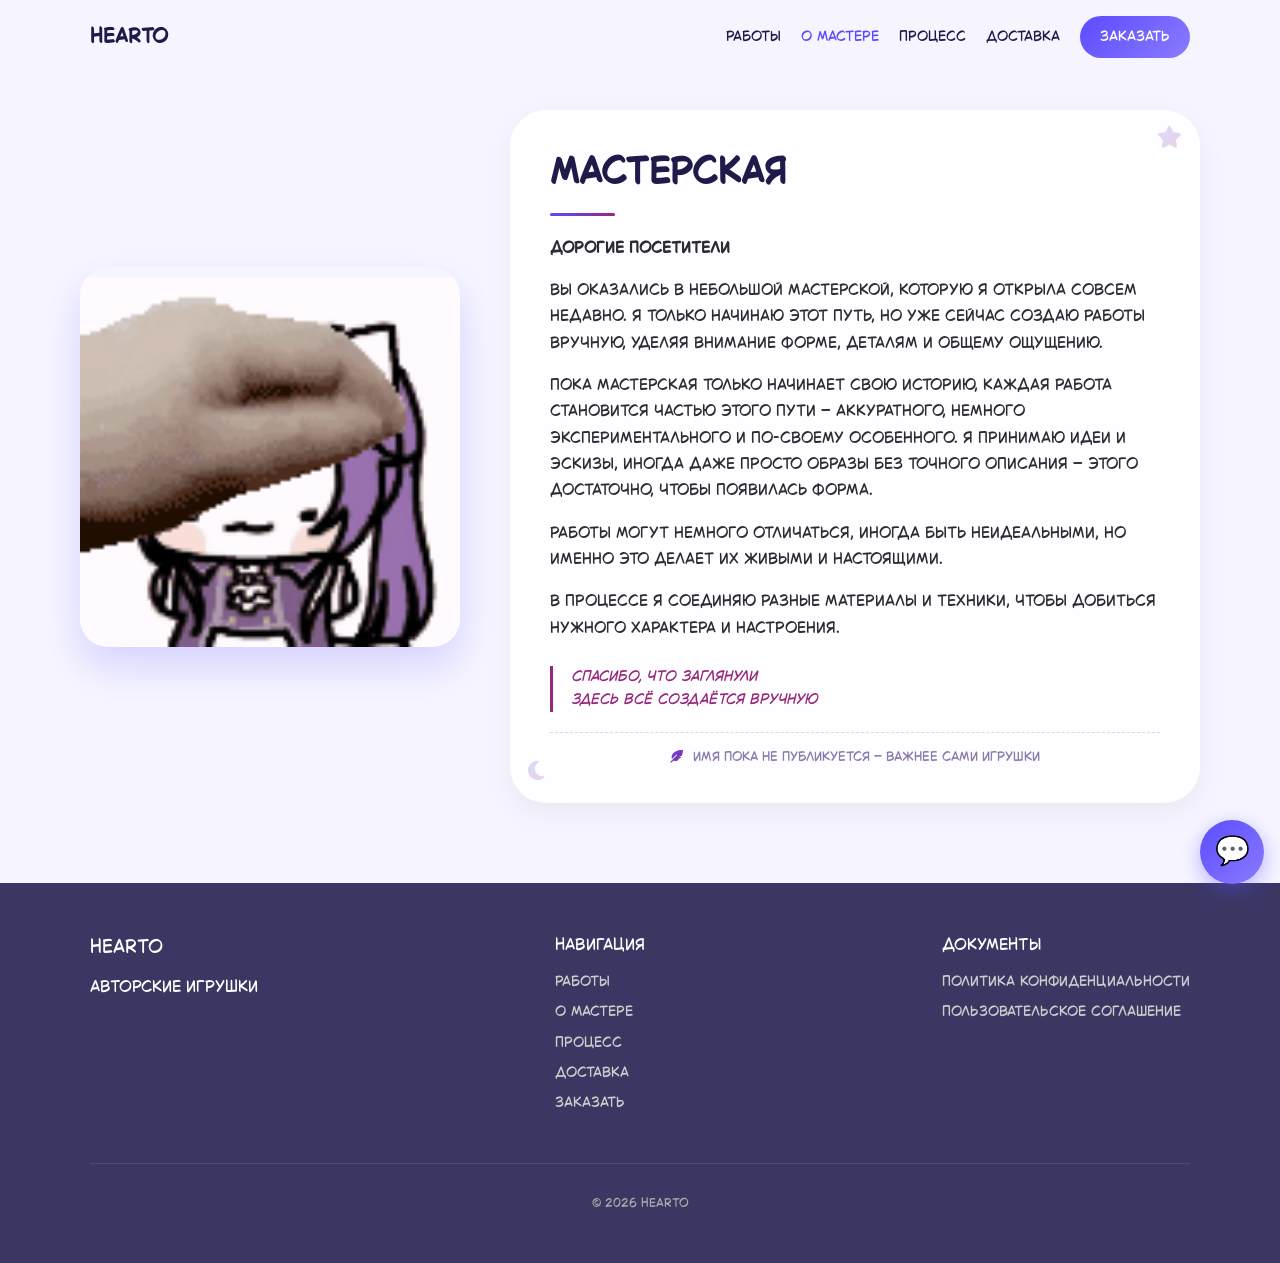
==== commit 1686ae1f: "8888888888888888888888888888888888888888888888888" ====
--- a/about.html
+++ b/about.html
@@ -7,7 +7,7 @@
 
 <link rel="stylesheet" href="style.css">
 <link rel="stylesheet" href="https://cdnjs.cloudflare.com/ajax/libs/font-awesome/6.4.0/css/all.min.css">
-
+<link rel="stylesheet" href="style/adabtive.css">
 <style>
 /* перья */
 .feather {
@@ -27,6 +27,7 @@
 
 .f1 { left: 8%; animation: fall1 12s linear infinite; }
 .f2 { left: 75%; animation: fall2 14s linear infinite; }
+.f3 { left: 90%; animation: fall2 16s linear infinite; }
 
 @keyframes fall1 {
     0% { transform: translate(0,0) rotate(0); }
@@ -232,6 +233,10 @@
 </div>
 
 <div class="feather f2">
+    <img src="images/pngwing.com.png" alt="">
+</div>
+
+<div class="feather f3">
     <img src="images/pngwing.com.png" alt="">
 </div>
 
@@ -323,11 +328,6 @@
                 <a href="privacy.html">Политика конфиденциальности</a>
                 <a href="terms.html">Пользовательское соглашение</a>
             </div>
-            <div>
-                <h4>Соцсети</h4>
-                <div class="social-icons">
-                    <a href="#"><i class="fab fa-telegram"></i></a>
-                </div>
             </div>
         </div>
         <div class="copyright">
--- a/style.css
+++ b/style.css
@@ -1,8 +1,8 @@
 /* ===== БАЗА ===== */
 * {
-    margin: 0;
-    padding: 0;
-    box-sizing: border-box;
+  margin: 0;
+  padding: 0;
+  box-sizing: border-box;
 }
 
 @font-face {
@@ -163,121 +163,70 @@
 h2::after {
     content: "";
     display: block;
-    width: 40px;
+    width: 50px;
     height: 3px;
-    background: #5B4BFF;
-    margin-top: 8px;
-}
-
+    background: linear-gradient(90deg, #5B4BFF, #C93367); /* ГРАДИЕНТ */
+    border-radius: 2px;
+}
+/* ===== ПРОЦЕСС ===== */
 #process {
-    padding: 100px 20px;
-    background: #f7f4fb;
-    text-align: center;
-}
-
-/* УБИРАЕМ ВСЕ ЛИНИИ ПОД ЗАГОЛОВКОМ */
+  padding: 80px 0;
+  background: #f7f4fb;
+  text-align: center;
+}
 #process h2 {
-    font-size: 34px;
-    margin-bottom: 80px;
-    color: #6b4ca5;
-    letter-spacing: 4px;
-    position: relative;
-}
-
-#process h2::after {
-    display: none !important;
-}
-
-/* контейнер */
-.steps {
-    position: relative;
-    display: flex;
-    justify-content: space-between;
-    gap: 20px;
-}
-
-/* НИТКА */
-.thread {
-    position: absolute;
-    top: 20px; /* БЫЛО 60px → поднимаем выше */
-    left: 0;
-    width: 100%;
-    height: 200px;
-    z-index: 1;
-}
-
-.thread path {
-    fill: none;
-    stroke: #a18cd1;
-    stroke-width: 3;
-    stroke-dasharray: 8 6;
-}
-
-/* карточки */
-.step {
-    width: 23%;
-    background: #fff;
-    padding: 30px 20px;
-    border-radius: 18px;
-    position: relative;
-    z-index: 2;
-
-    border: 1px solid rgba(91,75,255,0.08);
-    box-shadow: 0 10px 25px rgba(0,0,0,0.06);
-
-    transition: all 0.3s ease;
-}
-
-/* поворот карточек*/
-.step:nth-child(2) { transform: rotate(-2deg); }
-.step:nth-child(3) { transform: rotate(2deg); }
-.step:nth-child(4) { transform: rotate(-1deg); }
-.step:nth-child(5) { transform: rotate(1deg); }
-
-.step::before {
-    content: "";
-    position: absolute;
-    top: -20px;
-    left: 50%;
-    transform: translateX(-50%);
-    
-    width: 12px;
-    height: 12px;
-    border-radius: 50%;
-    
-    background: #97277A;
-    box-shadow: 0 0 0 4px rgba(151,39,122,0.2);
-}
-
-.step:hover {
-    transform: scale(1.05) rotate(0deg);
-}
-
-/* иконки */
+  font-size: 34px;
+  margin-bottom: 50px;
+  color: #1E1B4B;
+}
+#process h2::after { display: none; }
+
+.process-grid {
+  display: grid;
+  grid-template-columns: repeat(4, 1fr); /* 4 колонки в ряд */
+  gap: 24px;
+}
+
+.step-card {
+  background: #ffffff;
+  padding: 30px 20px;
+  border-radius: 16px; /* Прямоугольник с мягкими углами */
+  box-shadow: 0 5px 20px rgba(0,0,0,0.05);
+  transition: transform 0.3s ease;
+}
+
+.step-card:hover {
+  transform: translateY(-5px); /* Просто поднимается вверх */
+}
+
+.step-card .icon {
+  font-size: 40px;
+  margin-bottom: 15px;
+}
+
+.step-card h3 {
+  font-size: 18px;
+  margin-bottom: 10px;
+  color: #1E1B4B;
+}
+
+.step-card p {
+  font-size: 14px;
+  color: #666;
+}
+
+/* Однотонные иконки-кружки */
 .icon {
-    font-size: 34px;
-    margin-bottom: 10px;
-}
-
-/* номер */
-.number {
-    position: absolute;
-    top: 10px;
-    right: 10px;
-    font-size: 12px;
-    background: #eee;
-    padding: 4px 8px;
-    border-radius: 6px;
-}
-
-/* текст */
-.step h3 {
-    margin-bottom: 8px;
-}
-
-.step p {
-    font-size: 14px;
-    color: #666;
+  width: 64px;
+  height: 64px;
+  background: #f3e8ff;
+  border-radius: 50%;
+  display: flex;
+  align-items: center;
+  justify-content: center;
+  font-size: 28px;
+  margin: 0 auto 15px;
+  box-shadow: inset 0 2px 6px rgba(91, 75, 255, 0.1);
 }
 
 /* ===== ПОРТФОЛИО ===== */
@@ -311,49 +260,62 @@
 
 /* ===== КАРТОЧКИ ===== */
 .grid {
-    display: grid;
-    grid-template-columns: repeat(3, 1fr);
-    gap: 24px;
+  display: grid;
+  grid-template-columns: repeat(3, 1fr);
+  gap: 24px;
+  align-items: stretch; /* Все карточки в ряду одной высоты */
 }
 
 .card {
-    background: white;
-    border-radius: 20px;
-    overflow: hidden;
-    box-shadow: 0 10px 30px rgba(30,27,75,0.1);
-    transition: all 0.3s ease;
-    cursor: pointer;
-}
-
-.card:hover {
-    transform: translateY(-10px);
-    box-shadow: 0 20px 50px rgba(30,27,75,0.25);
+  background: white;
+  border-radius: 20px;
+  overflow: hidden;
+  box-shadow: 0 10px 30px rgba(30,27,75,0.1);
+  transition: all 0.3s ease;
+  cursor: pointer;
+  display: flex;
+  flex-direction: column;
+  height: 100%; /* Растягиваем на всю ячейку */
 }
 
 .card img {
-    width: 100%;
-    height: 240px;
-    object-fit: cover;
-    transition: transform 0.5s ease;
-}
-
-.card:hover img {
-    transform: scale(1.08);
+  width: 100%;
+  height: 240px;
+  object-fit: cover;
+  flex-shrink: 0;
 }
 
 .card-info {
-    padding: 18px;
-}
-
-.card-info h4 {
-    font-size: 18px;
-    margin-bottom: 6px;
-    color: #1E1B4B;
-}
-
-.card-info p {
-    font-size: 13px;
-    color: #6b5f7a;
+  padding: 18px;
+  display: flex;
+  flex-direction: column;
+  flex: 1; /* Занимает всё свободное место */
+  justify-content: space-between;
+}
+
+.card-info h4 { font-size: 18px; margin-bottom: 6px; color: #1E1B4B; }
+.card-info p { font-size: 13px; color: #6b5f7a; margin-bottom: 12px; }
+
+/* Цена всегда видна и не обрезается */
+.card-price {
+  margin-top: auto; /* Прижимает к низу */
+  padding: 10px 16px;
+  background: linear-gradient(135deg, #f3e8ff, #e9d5ff);
+  color: #5B4BFF;
+  font-weight: 600;
+  font-size: 15px;
+  border-radius: 14px;
+  align-self: flex-start;
+  box-shadow: 0 3px 10px rgba(91,75,255,0.12);
+  transition: all 0.3s ease;
+  white-space: nowrap; /* Запрещаем перенос и обрезку текста */
+  overflow: visible;
+}
+
+.card:hover .card-price {
+  transform: scale(1.04);
+  background: linear-gradient(135deg, #5B4BFF, #8A7CFF);
+  color: #fff;
 }
 
 /* ===== КНОПКА СКРЫТЬ/ПОКАЗАТЬ ===== */
@@ -451,28 +413,16 @@
     transform: rotate(90deg);
 }
 
+.modal-overlay.is-active .modal-box { transform: scale(1) translateY(0); }
 .modal-img {
-    width: 100%;
-    max-height: 60vh;
-    object-fit: contain;
-    display: block;
-}
-
-.modal-info {
-    padding: 20px;
-}
-
-.modal-info h3 {
-    margin: 0 0 8px;
-    font-size: 20px;
-}
-
-.modal-info p {
-    margin: 0;
-    color: #6b5f7a;
-}
-
-/* ===== PROCESS ===== */
+  width: 100%; max-height: 65vh; object-fit: contain; background: #faf8ff;
+  display: block; border-bottom: 1px solid #eee;
+}
+.modal-info { padding: 20px; }
+.modal-info h3 { margin: 0 0 8px; font-size: 20px; }
+.modal-info p { margin: 0; color: #6b5f7a; }
+
+/* ===== Процесс ===== */
 .steps {
     display: flex;
     gap: 24px;
@@ -526,191 +476,176 @@
 
 /* ===== ПОМОЩНИК ===== */
 .assistant-open {
-    position: fixed;
-    bottom: 30px;
-    right: 30px;
-    background: linear-gradient(135deg, #5B4BFF, #8A7CFF);
-    color: white;
-    width: 56px;
-    height: 56px;
-    border-radius: 50%;
-    cursor: pointer;
-    z-index: 2000;
-    display: flex;
-    align-items: center;
-    justify-content: center;
-    font-size: 24px;
-    box-shadow: 0 6px 20px rgba(91, 75, 255, 0.4);
-    transition: all 0.3s cubic-bezier(0.4, 0, 0.2, 1);
-    animation: pulse 2s infinite;
-}
-
+  position: fixed;
+  bottom: 16px; /* ОДИНАКОВОЕ значение с панелью */
+  right: 16px;
+  width: 64px;
+  height: 64px;
+  background: linear-gradient(135deg, #5B4BFF, #8A7CFF);
+  color: white;
+  border-radius: 50%;
+  cursor: pointer;
+  z-index: 2000;
+  display: flex;
+  align-items: center;
+  justify-content: center;
+  font-size: 28px;
+  box-shadow: 0 6px 20px rgba(91, 75, 255, 0.4);
+  transition: all 0.3s cubic-bezier(0.4, 0, 0.2, 1);
+  animation: pulse 2s infinite;
+}
 .assistant-open:hover {
-    transform: scale(1.1) rotate(8deg);
-    box-shadow: 0 8px 25px rgba(91, 75, 255, 0.6);
-}
-
+  transform: scale(1.1) rotate(8deg);
+  box-shadow: 0 8px 25px rgba(91, 75, 255, 0.6);
+}
 .assistant-open.is-hidden {
-    opacity: 0;
-    transform: scale(0.6);
-    pointer-events: none;
-}
-
+  opacity: 0;
+  transform: scale(0.6);
+  pointer-events: none;
+}
 @keyframes pulse {
-    0%, 100% { box-shadow: 0 0 0 0 rgba(91, 75, 255, 0.4); }
-    50% { box-shadow: 0 0 0 10px rgba(91, 75, 255, 0); }
+  0%, 100% { box-shadow: 0 0 0 0 rgba(91, 75, 255, 0.4); }
+  50% { box-shadow: 0 0 0 10px rgba(91, 75, 255, 0); }
 }
 
 .assistant {
-    position: fixed;
-    bottom: 0;
-    right: -320px;
-    display: flex;
-    flex-direction: column;
-    align-items: center;
-    width: 280px;
-    z-index: 2001;
-    transition: right 0.5s cubic-bezier(0.34, 1.56, 0.64, 1);
-    pointer-events: none;
-    padding-bottom: 20px;
-}
-
+  position: fixed;
+  bottom: 16px; /* <-- ГЛАВНОЕ ИСПРАВЛЕНИЕ: привязка к низу */
+  right: -360px;
+  width: 340px;
+  max-height: 85vh; /* Не даёт улететь за экран */
+  overflow-y: auto;
+  display: flex;
+  flex-direction: column;
+  align-items: center;
+  gap: 12px;
+  z-index: 2001;
+  transition: right 0.5s cubic-bezier(0.34, 1.56, 0.64, 1);
+  pointer-events: none;
+  padding-bottom: 15px;
+}
 .assistant.is-open {
-    right: 30px;
-    pointer-events: auto;
+  right: 12px; /* Выезжает ровно к кнопке */
+  pointer-events: auto;
 }
 
 .assistant-character img {
-    width: 160px;
-    height: auto;
-    display: block;
-    transition: 0.3s;
-    filter: drop-shadow(0 10px 20px rgba(0,0,0,0.15));
-}
-
+  width: 190px; /* Увеличенный персонаж */
+  height: auto;
+  display: block;
+  transition: 0.3s;
+  filter: drop-shadow(0 10px 20px rgba(0,0,0,0.15));
+}
 .talking {
-    animation: bounce 0.25s infinite alternate;
-}
-
+  animation: bounce 0.25s infinite alternate;
+}
 @keyframes bounce {
-    from { transform: translateY(0); }
-    to { transform: translateY(-5px); }
+  from { transform: translateY(0); }
+  to { transform: translateY(-5px); }
 }
 
 .assistant-questions {
-    display: none;
-    flex-direction: column;
-    gap: 10px;
-    width: 100%;
-    margin-bottom: 10px;
-}
-
+  display: none;
+  flex-direction: column;
+  gap: 12px;
+  width: 100%;
+}
 .question-bubble {
-    background: white;
-    padding: 12px 16px;
-    border-radius: 18px;
-    border-bottom-left-radius: 6px;
-    box-shadow: 0 4px 12px rgba(0,0,0,0.1);
-    font-size: 14px;
-    cursor: pointer;
-    transition: all 0.2s ease;
-    text-align: center;
-    width: fit-content;
-    max-width: 90%;
-    align-self: flex-start;
-    color: #1E1B4B;
-    position: relative;
-    border: 1px solid rgba(91, 75, 255, 0.1);
-    animation: fadeInUp 0.3s ease forwards;
-    opacity: 0;
-}
-
+  background: white;
+  padding: 14px 18px;
+  border-radius: 18px;
+  border-bottom-left-radius: 6px;
+  box-shadow: 0 4px 12px rgba(0,0,0,0.1);
+  font-size: 15px;
+  cursor: pointer;
+  transition: all 0.2s ease;
+  text-align: center;
+  width: fit-content;
+  max-width: 95%;
+  align-self: flex-start;
+  color: #1E1B4B;
+  position: relative;
+  border: 1px solid rgba(91, 75, 255, 0.1);
+  animation: fadeInUp 0.3s ease forwards;
+  opacity: 0;
+}
 .question-bubble:hover {
-    background: #5B4BFF;
-    color: white;
-    transform: translateX(4px) scale(1.02);
-    box-shadow: 0 6px 16px rgba(91, 75, 255, 0.25);
-}
-
+  background: #5B4BFF;
+  color: white;
+  transform: translateX(4px) scale(1.02);
+  box-shadow: 0 6px 16px rgba(91, 75, 255, 0.25);
+}
 .question-bubble::after {
-    content: "";
-    position: absolute;
-    bottom: -6px;
-    left: 12px;
-    width: 0;
-    height: 0;
-    border-left: 7px solid transparent;
-    border-right: 7px solid transparent;
-    border-top: 7px solid white;
-    transition: 0.2s;
-}
-
-.question-bubble:hover::after {
-    border-top-color: #5B4BFF;
-}
-
+  content: "";
+  position: absolute;
+  bottom: -6px;
+  left: 12px;
+  width: 0;
+  height: 0;
+  border-left: 7px solid transparent;
+  border-right: 7px solid transparent;
+  border-top: 7px solid white;
+  transition: 0.2s;
+}
+.question-bubble:hover::after { border-top-color: #5B4BFF; }
 @keyframes fadeInUp {
-    from { opacity: 0; transform: translateY(10px); }
-    to { opacity: 1; transform: translateY(0); }
+  from { opacity: 0; transform: translateY(10px); }
+  to { opacity: 1; transform: translateY(0); }
 }
 
 .assistant-text {
-    background: white;
-    padding: 14px 18px;
-    border-radius: 18px;
-    border-bottom-left-radius: 6px;
-    margin-bottom: 10px;
-    box-shadow: 0 4px 12px rgba(0,0,0,0.12);
-    font-size: 14px;
-    line-height: 1.5;
-    display: none;
-    width: 100%;
-    text-align: left;
-    color: #1E1B4B;
-    border: 1px solid rgba(91, 75, 255, 0.1);
-    position: relative;
-    white-space: pre-wrap; 
-    word-break: break-word;
-}
-
+  background: white;
+  padding: 16px 20px;
+  border-radius: 18px;
+  border-bottom-left-radius: 6px;
+  margin-bottom: 12px;
+  box-shadow: 0 4px 12px rgba(0,0,0,0.12);
+  font-size: 15px;
+  line-height: 1.6;
+  display: none;
+  width: 100%;
+  text-align: left;
+  color: #1E1B4B;
+  border: 1px solid rgba(91, 75, 255, 0.1);
+  position: relative;
+  white-space: pre-wrap;
+  word-break: break-word;
+}
 .assistant-text.active {
-    display: block;
-    animation: slideIn 0.3s ease forwards;
-}
-
+  display: block;
+  animation: slideIn 0.3s ease forwards;
+}
 .assistant-text::after {
-    content: "";
-    position: absolute;
-    bottom: -6px;
-    left: 16px;
-    width: 0;
-    height: 0;
-    border-left: 7px solid transparent;
-    border-right: 7px solid transparent;
-    border-top: 7px solid white;
-}
-
+  content: "";
+  position: absolute;
+  bottom: -6px;
+  left: 16px;
+  width: 0;
+  height: 0;
+  border-left: 7px solid transparent;
+  border-right: 7px solid transparent;
+  border-top: 7px solid white;
+}
 @keyframes slideIn {
-    from { opacity: 0; transform: translateY(10px); }
-    to { opacity: 1; transform: translateY(0); }
+  from { opacity: 0; transform: translateY(10px); }
+  to { opacity: 1; transform: translateY(0); }
 }
 
 .assistant-close {
-    background: none;
-    border: none;
-    font-size: 28px;
-    cursor: pointer;
-    position: absolute;
-    bottom: 25px;
-    right: 10px;
-    transition: all 0.2s ease;
-    z-index: 2002;
-    filter: drop-shadow(0 2px 4px rgba(0,0,0,0.2));
-}
-
+  background: none;
+  border: none;
+  font-size: 32px;
+  cursor: pointer;
+  position: absolute;
+  bottom: 18px;
+  right: 12px;
+  transition: all 0.2s ease;
+  z-index: 2002;
+  filter: drop-shadow(0 2px 4px rgba(0,0,0,0.2));
+}
 .assistant-close:hover {
-    transform: scale(1.2) rotate(15deg);
-    filter: drop-shadow(0 4px 8px rgba(0,0,0,0.3));
+  transform: scale(1.2) rotate(15deg);
+  filter: drop-shadow(0 4px 8px rgba(0,0,0,0.3));
 }
 
 /* ===== FOOTER ===== */
@@ -793,499 +728,93 @@
 }
 
 /* ===== АВТОРСКИЙ МЕРЧ ===== */
+/* ===== АВТОРСКИЙ МЕРЧ ===== */
 #merch {
-  position: relative;
-  padding: 100px 0;
-  background: #F6F5FF; /* ОДИНАКОВЫЙ фон как у всего сайта */
-  overflow: hidden;
-  min-height: 600px;
-}
-
-/* РАЗМЫТЫЕ ПЯТНА НА ФОНЕ (еле заметные) */
-.merch-blob {
-  position: absolute;
-  border-radius: 50%;
-  filter: blur(100px);
-  z-index: 0;
-  opacity: 0.25; /* Очень прозрачные */
-  pointer-events: none;
-}
-
-.blob-purple {
-  width: 600px;
-  height: 600px;
-  background: radial-gradient(circle, rgba(138, 124, 255, 0.3), transparent 70%);
-  top: -150px;
-  right: -100px;
-}
-
-.blob-pink {
-  width: 400px;
-  height: 400px;
-  background: radial-gradient(circle, rgba(201, 51, 103, 0.2), transparent 70%);
-  bottom: -100px;
-  left: -50px;
-}
-
-.blob-lavender {
-  width: 350px;
-  height: 350px;
-  background: radial-gradient(circle, rgba(91, 75, 255, 0.2), transparent 70%);
+    position: relative;
+    padding: 100px 0;
+    background: #F6F5FF;
+    overflow: hidden;
+    min-height: 650px;
+}
+
+/* Текст */
+.merch-content {
+    position: relative;
+    z-index: 10;
+    max-width: 550px;
+    padding-top: 60px;
+}
+
+.merch-content h2 {
+    font-size: 38px;
+    margin-bottom: 24px;
+    color: #1E1B4B;
+}
+
+.merch-content p {
+    font-size: 16px;
+    line-height: 1.8;
+    color: #3d3850;
+}
+
+/* Контейнер для декора */
+.merch-decorations {
+    position: absolute;
+    top: 0;
+    left: 0;
+    width: 100%;
+    height: 100%;
+    pointer-events: none; /* Клики проходят сквозь картинки, не мешая тексту */
+}
+
+/* Общий стиль картинок (без теней и скруглений) */
+.decor-img {
+    position: absolute;
+    object-fit: contain; /* Картинка не будет обрезаться */
+    max-width: 180px; /* Ограничение размера, чтобы не перекрывать весь экран */
+    transition: transform 0.1s linear; /* Плавность для параллакса */
+}
+
+.decor-img:hover {
+  transform: scale(1.03) rotate(2deg);
+  z-index: 20;
+}
+
+/* ===== РАСПОЛОЖЕНИЕ КАРТИНОК ===== */
+
+/* 1. Большая (основная) - справа */
+.decor-large {
+  width: 300px;
+  height: 360px;
+  top: 15%;
+  right: 8%;
+  z-index: 3;
+}
+
+/* 2. Средняя - слева сверху */
+.decor-medium {
+  width: 200px;
+  height: 240px;
+  top: 10%;
+  left: 35%;
+  z-index: 2;
+}
+
+/* 3. Маленькая - по центру ниже */
+.decor-small {
+  width: 140px;
+  height: 160px;
+  top: 55%;
+  left: 30%;
+  z-index: 4;
+}
+
+/* 4. Вторая средняя - справа снизу */
+.decor-medium-2 {
+  width: 180px;
+  height: 210px;
   top: 50%;
-  left: 30%;
-  transform: translateY(-50%);
-}
-
-/* МЕРЦАЮЩИЕ ЗВЕЗДЫ */
-.merch-star {
-  position: absolute;
-  background: white;
-  border-radius: 50%;
-  box-shadow: 0 0 10px rgba(255, 255, 255, 0.8);
+  right: 22%;
   z-index: 1;
-  animation: twinkle 3s infinite alternate ease-in-out;
-  pointer-events: none;
-}
-
-@keyframes twinkle {
-  0% { opacity: 0.2; transform: scale(0.8); }
-  100% { opacity: 0.9; transform: scale(1.2); }
-}
-
-.star-1 { top: 20%; left: 12%; width: 6px; height: 6px; animation-delay: 0s; }
-.star-2 { top: 65%; right: 18%; width: 4px; height: 4px; animation-delay: 1.2s; }
-.star-3 { bottom: 25%; left: 8%; width: 8px; height: 8px; animation-delay: 0.6s; }
-.star-4 { top: 45%; right: 8%; width: 5px; height: 5px; animation-delay: 1.8s; }
-.star-5 { top: 15%; left: 35%; width: 4px; height: 4px; animation-delay: 2.4s; }
-.star-6 { bottom: 40%; right: 25%; width: 6px; height: 6px; animation-delay: 0.9s; }
-
-/* ПАРАЛЛАКС ЭЛЕМЕНТЫ */
-.parallax-item {
-  position: absolute;
-  z-index: 2;
-  will-change: transform;
-  pointer-events: none;
-}
-
-/* Обертка для фигуры */
-.shape {
-  position: relative;
-}
-
-/* ===========================
-ПЕРЫШКИ 2
-=========================== */
-
-/* Пёрышко 1 — слева сверху */
-.parallax-feather-1 { 
-  top: 12%; 
-  left: 6%; 
-}
-.feather-shape-1 {
-  width: 90px; 
-  height: 90px;
-  /* === ВСТАВЬ СВОЮ КАРТИНКУ СЮДА === */
-  /* background: url('images/feather-1.png') center/contain no-repeat; */
-  
-  /* ВРЕМЕННО (удали когда вставишь картинку): */
-  background: linear-gradient(135deg, rgba(138, 124, 255, 0.5), rgba(91, 75, 255, 0.2));
-  border-radius: 50% 0 50% 50%;
-  transform: rotate(-25deg);
-  animation: floatFeather1 7s ease-in-out infinite alternate;
-  box-shadow: 0 8px 25px rgba(138, 124, 255, 0.2);
-}
-
-@keyframes floatFeather1 {
-  from { transform: rotate(-25deg) translateY(0); }
-  to { transform: rotate(-20deg) translateY(-12px); }
-}
-
-
-/* Пёрышко 2 — слева снизу */
-.parallax-feather-2 { 
-  bottom: 15%; 
-  left: 4%; 
-}
-.feather-shape-2 {
-  width: 60px; 
-  height: 60px;
-  /* === ВСТАВЬ СВОЮ КАРТИНКУ СЮДА === */
-  /* background: url('images/feather-3.png') center/contain no-repeat; */
-  
-  /* ВРЕМЕННО: */
-  background: linear-gradient(135deg, rgba(91, 75, 255, 0.35), rgba(138, 124, 255, 0.15));
-  border-radius: 50% 50% 0 50%;
-  transform: rotate(-15deg);
-  animation: floatFeather3 8s ease-in-out infinite alternate;
-  opacity: 0.6;
-}
-
-@keyframes floatFeather3 {
-  from { transform: rotate(-15deg) translateY(0); }
-  to { transform: rotate(-10deg) translateY(-8px); }
-}
-
-/* ===========================
-ПЛАНЕТА (справа сверху, но не слишком высоко)
-=========================== */
-.parallax-planet { 
-  top: 18%; 
-  right: 6%; 
-  width: 220px; 
-  height: 220px; 
-}
-
-.planet-shape {
-  width: 100%; 
-  height: 100%;
-  position: relative;
-  animation: floatPlanet 9s ease-in-out infinite alternate;
-}
-
-/* Тело планеты */
-.planet-body {
-  position: absolute;
-  top: 50%; 
-  left: 50%;
-  width: 130px; 
-  height: 130px;
-  transform: translate(-50%, -50%);
-  /* === ВСТАВЬ СВОЮ КАРТИНКУ ПЛАНЕТЫ === */
-  /* background: url('images/planet.png') center/contain no-repeat; */
-  
-  /* ВРЕМЕННО (CSS планета): */
-  background: radial-gradient(circle at 35% 35%, #E9E3FF, #C4B5FD 50%, #8A7CFF);
-  border-radius: 50%;
-  box-shadow: 
-    inset -12px -10px 25px rgba(91, 75, 255, 0.3), 
-    0 0 50px rgba(138, 124, 255, 0.35);
-  z-index: 2;
-}
-
-/* Кольцо планеты (ВРАЩАЕТСЯ) */
-.planet-ring {
-  position: absolute;
-  top: 50%; 
-  left: 50%;
-  width: 240px; 
-  height: 240px;
-  margin-left: -120px; 
-  margin-top: -120px;
-  border: 7px solid rgba(255, 255, 255, 0.45);
-  border-radius: 50%;
-  transform: rotateX(75deg);
-  z-index: 1;
-  animation: spinRing 30s linear infinite;
-  box-shadow: 0 0 30px rgba(255, 255, 255, 0.25);
-}
-
-@keyframes spinRing {
-  from { transform: rotateX(75deg) rotate(0deg); }
-  to { transform: rotateX(75deg) rotate(360deg); }
-}
-
-@keyframes floatPlanet {
-  from { transform: translateY(0); }
-  to { transform: translateY(-15px); }
-}
-
-/* Маленькая луна/спутник */
-.parallax-moon { 
-  top: 28%; 
-  right: 18%; 
-}
-.moon-shape {
-  width: 35px; 
-  height: 35px;
-  background: radial-gradient(circle at 30% 30%, #FFF9C4, #FBC02D);
-  border-radius: 50%;
-  box-shadow: 0 0 25px rgba(251, 192, 45, 0.6);
-  animation: floatMoon 7s ease-in-out infinite alternate-reverse;
-}
-
-@keyframes floatMoon {
-  from { transform: translateY(0); }
-  to { transform: translateY(-12px); }
-}
-
-/* ===========================
-ДОПОЛНИТЕЛЬНЫЕ ДЕКОРАЦИИ
-=========================== */
-
-/* Кружочки-планетки */
-.parallax-dot-1 { 
-  top: 55%; 
-  left: 10%; 
-  width: 12px; 
-  height: 12px; 
-  background: #C4B5FD; 
-  border-radius: 50%; 
-  opacity: 0.6;
-  box-shadow: 0 0 15px rgba(196, 181, 253, 0.5);
-}
-
-.parallax-dot-2 { 
-  top: 35%; 
-  right: 15%; 
-  width: 8px; 
-  height: 8px; 
-  background: #C93367; 
-  border-radius: 50%; 
-  opacity: 0.5;
-  box-shadow: 0 0 12px rgba(201, 51, 103, 0.4);
-}
-
-.parallax-dot-3 { 
-  bottom: 30%; 
-  left: 12%; 
-  width: 10px; 
-  height: 10px; 
-  background: #8A7CFF; 
-  border-radius: 50%; 
-  opacity: 0.5;
-  box-shadow: 0 0 15px rgba(138, 124, 255, 0.4);
-}
-
-.parallax-dot-4 { 
-  top: 70%; 
-  right: 22%; 
-  width: 6px; 
-  height: 6px; 
-  background: #A78BFA; 
-  border-radius: 50%; 
-  opacity: 0.4;
-}
-
-/* Искорки */
-.sparkle {
-  position: absolute;
-  width: 4px;
-  height: 4px;
-  background: white;
-  border-radius: 50%;
-  box-shadow: 0 0 10px white;
-  animation: sparkle 2s infinite;
-}
-
-.sparkle-1 { top: 25%; left: 20%; animation-delay: 0s; }
-.sparkle-2 { top: 50%; right: 12%; animation-delay: 0.5s; }
-.sparkle-3 { bottom: 35%; left: 18%; animation-delay: 1s; }
-
-@keyframes sparkle {
-  0%, 100% { opacity: 0; transform: scale(0); }
-  50% { opacity: 1; transform: scale(1); }
-}
-
-/* ===========================
-ТЕКСТ (СЛЕВА, по центру вертикали)
-=========================== */
-#merch .container {
-  position: relative;
-  z-index: 3;
-  max-width: 1200px;
-  margin: auto;
-  padding: 0 50px;
-}
-
-.merch-content {
-  max-width: 600px;
-  float: left;
-  padding-right: 80px;
-  padding-top: 40px; /* Сдвигаем текст чуть вниз для баланса */
-}
-
-.merch-content h2 {
-  font-size: 38px;
-  margin-bottom: 24px;
-  color: #1E1B4B;
-  position: relative;
-  line-height: 1.2;
-}
-
-.merch-content h2::after {
-  content: "";
-  display: block;
-  width: 70px;
-  height: 3px;
-  background: linear-gradient(90deg, #5B4BFF, #C93367);
-  margin-top: 14px;
-  border-radius: 2px;
-}
-
-.merch-content p {
-  font-size: 16px;
-  line-height: 1.85;
-  color: #3d3850;
-}
-
-/* Очистка float */
-#merch .container::after {
-  content: "";
-  display: table;
-  clear: both;
-}
-
-/* ===== АДАПТИВ ===== */
-@media (max-width: 768px) {
-    .hero {
-        padding: 80px 16px 40px;
-    }
-    .hero-inner {
-        min-height: 420px;
-    }
-    .hero-text {
-        padding: 60px 20px;
-        text-align: center;
-    }
-    .hero h1 {
-        font-size: 26px;
-    }
-    .grid {
-        grid-template-columns: 1fr;
-    }
-    .burger {
-        display: block;
-    }
-      nav {
-        position: fixed;
-        top: 0;
-        right: 0;
-        width: 75%;
-        max-width: 280px;
-        height: 100vh;
-        background: rgba(255, 255, 255, 0.95);
-        backdrop-filter: blur(12px);
-        box-shadow: -5px 0 25px rgba(30, 27, 75, 0.1);
-        z-index: 1001;
-        transform: translateX(100%);
-        transition: transform 0.4s cubic-bezier(0.4, 0, 0.2, 1);
-        display: flex;
-        flex-direction: column;
-        justify-content: center;
-        align-items: center;
-        gap: 28px;
-        padding: 40px 20px;
-        border-left: 1px solid rgba(91, 75, 255, 0.08);
-    }
-    
-    nav.is-open {
-        transform: translateX(0);
-    }
-    
-    nav a {
-        font-size: 18px;
-        font-weight: 500;
-        color: #1E1B4B;
-        text-decoration: none;
-        transition: 0.2s;
-        position: relative;
-    }
-    
-    nav a:hover {
-        color: #5B4BFF;
-    }
-    
-    /* Убираем подчеркивания в мобилке */
-    nav a::after { display: none !important; }
-    
-    nav .btn {
-        margin-top: 12px;
-        padding: 14px 32px;
-        font-size: 16px;
-    }
-
-    .footer-grid {
-        flex-direction: column;
-        align-items: center;
-        text-align: center;
-        gap: 30px; /* Space between columns */
-        padding-bottom: 20px;
-    }
-
-    .footer-grid h4 {
-        margin-bottom: 15px;
-        font-size: 16px;
-        color: #fff; /* Ensure title is visible */
-    }
-
-    .footer-grid a {
-        margin-bottom: 10px;
-        font-size: 14px;
-    }
-    
- #merch {
-    padding: 60px 0;
-    min-height: auto;
-  }
-  
-  /* На мобильном скрываем некоторые декорации чтобы не было тесно */
-  .parallax-feather-2 { display: none; }
-  .blob-lavender { display: none; }
-  
-  .merch-content {
-    float: none;
-    max-width: 100%;
-    padding-right: 0;
-    padding-top: 0;
-    text-align: center;
-  }
-  
-  .merch-content h2 {
-    font-size: 30px;
-  }
-  
-  .merch-content h2::after {
-    margin: 14px auto 0;
-  }
-  
-  .merch-content p {
-    font-size: 15px;
-    line-height: 1.7;
-  }
-  
-  /* Планета меньше и чуть ниже */
-  .parallax-planet {
-    top: 8%;
-    right: 5%;
-    width: 140px;
-    height: 140px;
-  }
-  
-  .planet-body {
-    width: 85px;
-    height: 85px;
-  }
-  
-  .planet-ring {
-    width: 155px;
-    height: 155px;
-    margin-left: -77px;
-    margin-top: -77px;
-    border-width: 5px;
-  }
-  
-  /* Перышки меньше */
-  .feather-shape-1,
-  .feather-shape-2 {
-    width: 55px;
-    height: 55px;
-  }
-  
-  .parallax-moon {
-    width: 25px;
-    height: 25px;
-  }
-  
-  /* Точки меньше */
-  .parallax-dot-1,
-  .parallax-dot-2,
-  .parallax-dot-3 {
-    width: 7px;
-    height: 7px;
-  }
-  
-  #merch .container {
-    padding: 0 20px;
-  }
-
-}
+}
+
--- a/style/adabtive.css
+++ b/style/adabtive.css
@@ -0,0 +1,287 @@
+/* ===== АДАПТИВНАЯ ВЁРСТКА (ПОЛНАЯ) ===== */
+
+/* Планшеты (до 1024px) */
+@media (max-width: 1024px) {
+  .container { width: 95%; max-width: 900px; }
+  
+  .hero { padding: 100px 20px 60px; }
+  .hero-inner { min-height: 500px; }
+  .hero-text { padding: 50px 30px; }
+  .hero h1 { font-size: 36px; }
+
+  .process-grid { grid-template-columns: repeat(2, 1fr); }
+  .grid { grid-template-columns: repeat(2, 1fr); }
+
+  .decor-large { width: 240px; height: 290px; }
+  .decor-medium { width: 160px; height: 190px; left: 30%; }
+  .decor-small { width: 110px; height: 130px; left: 25%; }
+  .decor-medium-2 { width: 150px; height: 180px; right: 15%; }
+}
+
+/* Мобильные устройства (до 768px) */
+@media (max-width: 768px) {
+  /* ===== ХЕДЕР И МЕНЮ ===== */
+
+    .hero {
+        padding: 80px 16px 40px;
+    }
+    .hero-inner {
+        min-height: 420px;
+    }
+    .hero-text {
+        padding: 60px 20px;
+        text-align: center;
+    }
+    .hero h1 {
+        font-size: 26px;
+    }
+    .grid {
+        grid-template-columns: 1fr;
+    }
+    .burger {
+        display: block;
+    }
+      nav {
+        position: fixed;
+        top: 0;
+        right: 0;
+        width: 75%;
+        max-width: 280px;
+        height: 100vh;
+        background: rgba(255, 255, 255, 0.95);
+        backdrop-filter: blur(12px);
+        box-shadow: -5px 0 25px rgba(30, 27, 75, 0.1);
+        z-index: 1001;
+        transform: translateX(100%);
+        transition: transform 0.4s cubic-bezier(0.4, 0, 0.2, 1);
+        display: flex;
+        flex-direction: column;
+        justify-content: center;
+        align-items: center;
+        gap: 28px;
+        padding: 40px 20px;
+        border-left: 1px solid rgba(91, 75, 255, 0.08);
+    }
+    
+    nav.is-open {
+        transform: translateX(0);
+    }
+    
+    nav a {
+        font-size: 18px;
+        font-weight: 500;
+        color: #1E1B4B;
+        text-decoration: none;
+        transition: 0.2s;
+        position: relative;
+    }
+    
+    nav a:hover {
+        color: #5B4BFF;
+    }
+    
+    /* Убираем подчеркивания в мобилке */
+    nav a::after { display: none !important; }
+    
+    nav .btn {
+        margin-top: 12px;
+        padding: 14px 32px;
+        font-size: 16px;
+    }
+
+  /* ===== СЕКЦИИ ===== */
+  section { padding: 60px 0; }
+  h2 { font-size: 26px; margin-bottom: 25px; }
+ h2::after {
+    margin: 8px auto 0 !important;
+  }
+
+  /* ===== ПРОЦЕСС ===== */
+  #process { padding: 60px 15px; }
+  #process h2 { font-size: 28px; margin-bottom: 40px; }
+  .process-grid { grid-template-columns: 1fr; gap: 20px; }
+  .step-card { padding: 25px 20px; }
+  .step-card .icon { width: 60px; height: 60px; font-size: 28px; margin-bottom: 12px; }
+  .step-card h3 { font-size: 18px; }
+  .step-card p { font-size: 14px; }
+
+  /* ===== ПОРТФОЛИО ===== */
+  #portfolio .container { padding: 0 15px; }
+  #portfolio h2 { text-align: center; margin-bottom: 30px; }
+  .grid {
+    grid-template-columns: 1fr;
+    gap: 20px;
+    margin: 0 auto;
+    max-width: 500px;
+  }
+  .card { display: flex; flex-direction: column; }
+  .card img { height: 220px; width: 100%; object-fit: cover; }
+  .card-info { padding: 16px; flex-grow: 1; display: flex; flex-direction: column; }
+  .card-info h4 { font-size: 17px; }
+  .card-info p { font-size: 13px; margin-bottom: 12px; flex-grow: 1; }
+  .card-price { font-size: 14px; padding: 8px 14px; align-self: flex-start; }
+  .portfolio-footer { margin-top: 35px; text-align: center; }
+  .btn-toggle { width: 100%; max-width: 300px; }
+
+  /* ===== МОДАЛКА (ИСПРАВЛЕНО) ===== */
+  .modal-overlay {
+    align-items: center !important; /* Центрируем по вертикали */
+    justify-content: center !important;
+    padding: 15px;
+  }
+  .modal-box {
+    max-width: 100%; max-height: 90vh; overflow-y: auto;
+    border-radius: 20px; transform: scale(0.95);
+  }
+  .modal-overlay.is-active .modal-box { transform: scale(1); }
+  .modal-img { max-height: 50vh; }
+  .modal-close { top: 10px; right: 10px; width: 32px; height: 32px; }
+  .modal-info { padding: 20px; }
+  .modal-info h3 { font-size: 18px; }
+  .modal-info p { font-size: 14px; }
+
+  /* ===== МЕРЧ ===== */
+#merch {
+    padding: 60px 0;
+    min-height: 500px;
+    overflow: hidden; /* важно — обрезает вылеты за края */
+}
+#merch .container { padding: 0 15px; }
+
+.merch-content {
+    max-width: 100%;
+    padding-top: 20px;
+    text-align: center;
+    margin-bottom: 20px;
+    position: relative;
+    z-index: 10;
+}
+.merch-content h2 { font-size: 28px; }
+.merch-content h2::after { margin: 12px auto 0; }
+.merch-content p {
+    font-size: 15px;
+    line-height: 1.7;
+    text-align: center;
+    padding: 0 10px;
+}
+
+/* Декорации остаются абсолютными, но маленькие и по углам */
+.merch-decorations {
+    position: absolute;
+    top: 0; left: 0;
+    width: 100%; height: 100%;
+    pointer-events: none;
+}
+
+.decor-planet {
+    width: 90px !important;
+    top: 2% !important;
+    right: 2% !important;
+    bottom: auto !important;
+    left: auto !important;
+}
+
+.decor-feather {
+    width: 80px !important;
+    bottom: 5% !important;
+    left: 2% !important;
+    top: auto !important;
+    right: auto !important;
+    transform: rotate(-20deg) !important;
+}
+
+.decor-feather-small {
+    width: 50px !important;
+    bottom: 30% !important;
+    left: 0% !important;
+    top: auto !important;
+    right: auto !important;
+    transform: rotate(10deg) !important;
+}
+
+.decor-star {
+    width: 70px !important;
+    bottom: 3% !important;
+    right: 3% !important;
+    top: auto !important;
+    left: auto !important;
+}
+
+  /* ===== ПОМОЩНИК (ФИКС НИЗА) ===== */
+  .assistant-open {
+    bottom: 16px !important; right: 16px !important;
+    width: 56px; height: 56px; font-size: 24px;
+  }
+  .assistant {
+    bottom: 16px !important; right: -300px;
+    width: 280px;
+  }
+  .assistant.is-open { right: 12px; }
+  .assistant-character img { width: 140px; }
+  .question-bubble { font-size: 14px; padding: 12px 16px; }
+  .assistant-text { font-size: 14px; padding: 14px 18px; }
+  .assistant-close { bottom: 16px; right: 12px; font-size: 28px; }
+
+  /* ===== FOOTER ===== */
+  footer { padding: 40px 0 30px; }
+  .footer-grid { flex-direction: column; gap: 30px; padding-bottom: 25px; text-align: center; }
+  .footer-grid h3, .footer-grid h4 { margin-bottom: 15px; font-size: 16px; }
+  .footer-grid a { font-size: 14px; margin-bottom: 8px; }
+  .social-icons { justify-content: center; gap: 20px; }
+  .social-icons a { font-size: 20px; margin-bottom: 0; }
+  .copyright { font-size: 12px; padding: 0 15px; }
+}
+
+/* Маленькие телефоны (до 480px) */
+@media (max-width: 480px) {
+  .container { width: 100%; padding: 0 15px; }
+  
+  .hero { padding: 85px 10px 40px; }
+  .hero-inner { min-height: 350px; border-radius: 16px; }
+  .hero-text { padding: 30px 15px; }
+  .hero h1 { font-size: 24px; }
+  .hero-sub { font-size: 13px; }
+
+  section { padding: 50px 0; }
+  h2 { font-size: 24px; }
+
+  #process { padding: 50px 10px; }
+  #process h2 { font-size: 24px; margin-bottom: 30px; }
+  .step-card { padding: 20px 15px; }
+  .step-card .icon { width: 56px; height: 56px; font-size: 24px; }
+  .step-card h3 { font-size: 16px; }
+  .step-card p { font-size: 13px; }
+
+  .grid { gap: 16px; max-width: 100%; }
+  .card img { height: 200px; }
+  .card-info { padding: 14px; }
+  .card-info h4 { font-size: 16px; }
+  .card-info p { font-size: 12px; }
+  .card-price { font-size: 14px; padding: 8px 12px; }
+
+  .merch-content h2 { font-size: 24px; }
+  .merch-content p { font-size: 14px; }
+  .decor-large { width: 160px; height: 190px; }
+  .decor-medium { width: 120px; height: 145px; }
+  .decor-small { width: 90px; height: 105px; }
+  .decor-medium-2 { width: 110px; height: 130px; }
+
+  .modal-info h3 { font-size: 16px; }
+  .modal-info p { font-size: 13px; }
+
+  .assistant-open {
+    bottom: 12px !important; right: 12px !important;
+    width: 50px; height: 50px; font-size: 22px;
+  }
+  .assistant { bottom: 12px !important; right: -280px; width: 260px; }
+  .assistant.is-open { right: 8px; }
+  .assistant-character img { width: 120px; }
+  .question-bubble { font-size: 13px; padding: 10px 14px; }
+  .assistant-text { font-size: 13px; padding: 12px 15px; }
+
+  footer { padding: 35px 0 25px; }
+  .footer-grid { gap: 25px; }
+  .social-icons { gap: 16px; }
+  .copyright { font-size: 11px; }
+}
+
